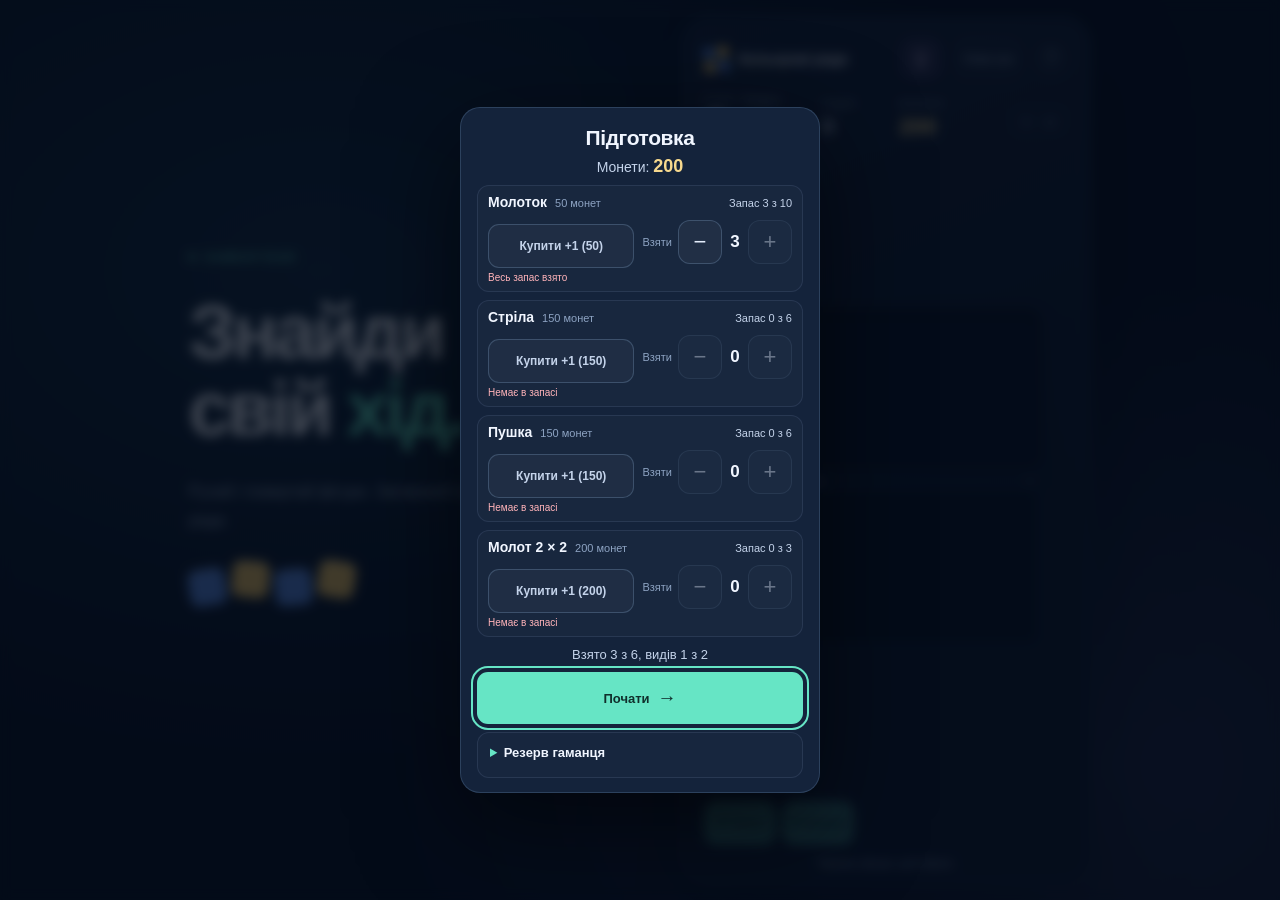
==== previous/index.html @ cdc98cfa "Publish lamp-91fcf373ec with the hint lamp pulse Co-Authored-By: Claude Sonnet 5.5 <noreply@anthropi" ====
<!doctype html>
<html lang="uk">
<head>
  <meta charset="utf-8">
  <meta name="viewport" content="width=device-width, initial-scale=1, viewport-fit=cover">
  <meta name="theme-color" content="#101c31">
  <meta name="apple-mobile-web-app-capable" content="yes">
  <meta name="apple-mobile-web-app-title" content="Блоки">
  <meta name="description" content="Кольорові ряди — головоломка з поворотами й ланцюговим очищенням рядів.">
  <title>Кольорові ряди · Gameofyear</title>
  <link rel="manifest" href="./manifest.webmanifest">
  <link rel="apple-touch-icon" sizes="180x180" href="./icons/apple-touch-icon.png">
  <link rel="icon" href="data:image/svg+xml,%3Csvg xmlns='http://www.w3.org/2000/svg' viewBox='0 0 32 32'%3E%3Crect width='32' height='32' rx='9' fill='%23101c31'/%3E%3Cpath d='M7 7h8v8H7z' fill='%235D8FE8'/%3E%3Cpath d='M17 7h8v8h-8z' fill='%23F3C969'/%3E%3Cpath d='M7 17h8v8H7z' fill='%23F3C969'/%3E%3Cpath d='M17 17h8v8h-8z' fill='%235D8FE8'/%3E%3C/svg%3E">
  <link rel="stylesheet" href="./styles.css?v=wallet-8b68f623fb">
</head>
<body>
  <main class="layout">
    <aside class="intro" aria-label="Про гру">
      <span class="eyebrow"><i></i> GAMEOFYEAR</span>
      <h1>Знайди<br>свій <em>хід.</em></h1>
      <p>Рухай і повертай фігури. Заповнюй горизонтальні ряди.</p>
      <div class="intro-tiles" aria-hidden="true"><b></b><b></b><b></b><b></b></div>
    </aside>

    <section class="game-shell" aria-label="Кольорові ряди">
      <div class="game-header">
        <header class="masthead">
          <div class="brand"><div class="brand-mark" aria-hidden="true"><i></i><i></i><i></i><i></i></div><span>Кольорові ряди</span></div>
          <div class="masthead-actions">
            <button id="hintButton" class="hint-button" type="button" aria-label="Підказати хід" title="Підказати хід">
              <span class="hint-icon" aria-hidden="true">
                <svg width="22" height="22" viewBox="0 0 24 24" fill="none" stroke="currentColor" stroke-width="1.75" stroke-linecap="round" stroke-linejoin="round" focusable="false">
                  <path d="M9 18v-1a4 4 0 0 0-1.4-3.1 6 6 0 1 1 8.8 0A4 4 0 0 0 15 17v1H9m1 3h4"/>
                </svg>
              </span>
            </button>
            <button id="newGameButton" class="new-game-button" type="button">Нова гра</button>
            <button id="helpButton" class="icon-button" type="button" aria-label="Як грати">?</button>
          </div>
        </header>
        <div class="hud">
          <div><span class="label">ОЧКИ<span id="best" class="best" aria-label="Рекорд">Рекорд 0</span></span><strong id="score">0</strong></div>
          <div class="turn-card"><span class="label">ХОДІВ</span><b id="turn">0</b></div>
          <div class="coin-card"><span class="label">МОНЕТИ</span><b id="coins">0</b></div>
          <div class="field-badge">8 <span>×</span> 12</div>
        </div>
      </div>

      <div id="playArea" class="play-area">
        <div class="board-slot">
          <div id="boardFrame" class="board-frame">
            <canvas id="board" aria-label="Ігрове поле. Вибери фігуру й перетягни вільним шляхом у будь-який бік." tabindex="0"></canvas>
            <div id="gameOver" class="game-over" hidden>
              <div class="game-over-card">
                <h2>Гру завершено</h2>
                <p>Верхній ряд залишився зайнятим.</p>
                <p id="newRecord" class="new-record" role="status" hidden>Новий рекорд!</p>
                <strong id="finalScore">0</strong>
                <span class="label">НАБРАНО ОЧОК</span>
                <p id="coinsEarned" class="coins-earned" role="status"></p>
                <p id="walletWarning" class="wallet-warning" role="status" hidden>Гаманець не вдалося записати</p>
                <p id="returnedTools" class="returned-tools" hidden></p>
                <button id="retryButton" class="primary-button" type="button">Ще партію <span>↗</span></button>
                <button id="copyResultButton" class="secondary-button" type="button" aria-label="Скопіювати результати партії">Скопіювати результати</button>
                <textarea id="copyResultText" class="copy-text" readonly hidden rows="3" aria-label="Текст результатів для ручного копіювання"></textarea>
                <p id="copyResultStatus" class="copy-status" role="status" aria-live="polite"></p>
              </div>
            </div>
            <div id="gain" class="score-gain" aria-hidden="true"></div>
          </div>
        </div>
        <section class="next-section" aria-labelledby="nextRowLabel">
          <div class="next-label"><span id="nextRowLabel">Наступний ряд</span><span class="next-arrow" aria-hidden="true">↑</span></div>
          <canvas id="nextRow" aria-label="Наступний ряд"></canvas>
        </section>
      </div>

      <div id="toolbar" class="toolbar">
        <button id="rotateLeftButton" class="rotate-button" type="button" aria-label="Повернути вліво" disabled><span class="rotate-icon" aria-hidden="true">↶</span>Вліво</button>
        <button id="rotateRightButton" class="rotate-button" type="button" aria-label="Повернути вправо" disabled><span class="rotate-icon" aria-hidden="true">↷</span>Вправо</button>
      </div>
      <div id="toolActions" class="tool-actions" hidden>
        <button id="cancelTool" class="secondary-button" type="button">Скасувати</button>
        <button id="applyTool" class="secondary-button apply-tool" type="button">Застосувати</button>
      </div>
      <p id="status" class="status" role="status" aria-live="polite">Торкнись фігури, щоб обрати.</p>
      <noscript>Для гри потрібно увімкнути JavaScript у браузері.</noscript>
    </section>
  </main>

  <dialog id="helpDialog" aria-labelledby="helpTitle">
    <div class="help-heading">
      <h2 id="helpTitle">Як грати</h2>
      <button id="closeHelp" class="icon-button" type="button" aria-label="Закрити довідку">×</button>
    </div>
    <details id="gameHistory" class="history">
      <summary>Історія партій</summary>
      <div class="history-content">
        <p id="historyEmpty" class="history-empty" hidden>Журнал поки порожній.</p>
        <ul id="historyList" class="history-list"></ul>
        <textarea id="copyHistoryText" class="copy-text" readonly hidden rows="4" aria-label="Журнал вибраної партії для ручного копіювання"></textarea>
        <p id="copyHistoryStatus" class="copy-status" role="status" aria-live="polite"></p>
      </div>
    </details>
    <ol class="rules">
      <li><b>Переміщуй фігури</b><p>Перетягни фігуру вгору, вниз або вбік вільним шляхом. Зміна позиції після відпускання коштує один хід.</p></li>
      <li><b>Повертай фігури зі світлою рамкою</b><p>Обери таку фігуру й натисни Вліво чи Вправо. Поворот — повноцінний хід, як і переміщення; за потреби фігуру підіймає до вільної позиції.</p></li>
      <li><b>Підказати хід</b><p>Натисни лампочку біля «Нова гра». Протягом усієї партії вона може показати фігуру й місце або поворот, що ведуть до очищення. Запит підказки коштує 0 ходів.</p></li>
      <li><b>Інструменти</b><p>Молоток прибирає цілу фігуру, стріла — ряд, пушка — колонку, молот 2 × 2 — клітинки у квадраті. Для молота 2 × 2 обери верхню ліву клітинку області. Біля краю квадрат зміщується всередину поля. Торкнись інструмента і цілі, а тоді натисни «Застосувати» або «Скасувати». За кожну прибрану інструментом клітинку — 10 очок, за звичайне очищення ряду — 100. Інструмент коштує 0 ходів. Порожнє поле заповнюється показаним рядом.</p></li>
      <li><b>Монети й підготовка</b><p>Коли партія завершується (поразка або «Нова гра» з підтвердженням), нараховується 5 монет за кожні повні 100 очок і ще 10 за кожні повні 1000; кожну партію зараховують один раз. На екрані «Підготовка» заряди купують по одному (молоток 50, стріла 150, пушка 150, молот 2 × 2 — 200 монет, запас обмежено) і беруть у партію до 6 зарядів, до двох видів; можна не брати жодного. Невикористані заряди повертаються в запас.</p></li>
      <li><b>Заповнюй горизонтальні ряди</b><p>Повний ряд очищається, якщо всі блоки одного кольору або в ньому є райдужна клітинка. Кожен очищений ряд дає 100 очок. Якщо ряд зник до підйому, показаний ряд зазвичай чекає. Від 3000 очок додається другий колір, а від 4000 — райдужна смужка.</p></li>
      <li><b>Резервний код гаманця</b><p>На екрані «Підготовка» відкрий «Резерв гаманця» й скопіюй код: це захист від втрати гаманця (наприклад, коли браузер очистив дані), а не від підробки. Вставити код і відновити гаманець можна лише тут, між партіями.</p></li>
    </ol>
    <div class="help-tip">Партія завершується, якщо після падіння й очищень верхній ряд зайнятий. Біля верху або після шести ходів без очищення гра може підібрати рятувальний ряд. До 1000 очок можлива разова пауза підйому.</div>
    <button id="copyJournalButton" class="secondary-button" type="button" aria-label="Скопіювати журнал останніх партій">Скопіювати журнал партій</button>
    <textarea id="copyJournalText" class="copy-text" readonly hidden rows="5" aria-label="Текст журналу для ручного копіювання"></textarea>
    <p id="copyJournalStatus" class="copy-status" role="status" aria-live="polite"></p>
    <button id="playButton" class="primary-button" type="button">До гри <span>→</span></button>
  </dialog>
  <dialog id="confirmNew" class="loadout-dialog" aria-labelledby="confirmTitle" aria-describedby="confirmText">
    <div class="confirm-card">
      <h2 id="confirmTitle">Нова гра</h2>
      <p id="confirmText">Партію буде зараховано як завершену.</p>
      <div class="loadout-options">
        <button id="confirmYes" class="primary-button" type="button">Так, зарахувати</button>
      </div>
      <button id="confirmCancel" class="secondary-button" type="button">Скасувати</button>
    </div>
  </dialog>
  <dialog id="loadoutDialog" class="loadout-dialog shop-dialog" aria-labelledby="loadoutTitle" aria-describedby="loadoutSummary">
    <div class="confirm-card shop-card">
      <h2 id="loadoutTitle">Підготовка</h2>
      <p id="loadoutNotice" class="loadout-notice" role="status" hidden></p>
      <p class="shop-coins">Монети: <strong id="loadoutCoins">0</strong></p>
      <ul id="loadoutList" class="shop-list"></ul>
      <p id="loadoutSummary" class="loadout-summary" role="status" aria-live="polite">Взято 0 з 6, видів 0 з 2</p>
      <button id="loadoutStart" class="primary-button" type="button" autofocus>Почати <span>→</span></button>
      <button id="loadoutCancel" class="secondary-button" type="button">Скасувати</button>
      <details id="walletBackup" class="backup">
        <summary>Резерв гаманця</summary>
        <div class="backup-content">
          <p class="backup-hint">Збережи код, щоб відновити монети й запас, якщо браузер їх втратить.</p>
          <button id="walletCopyButton" class="secondary-button" type="button" aria-label="Скопіювати код гаманця">Скопіювати код</button>
          <textarea id="walletCopyText" class="copy-text backup-text" readonly hidden rows="3" aria-label="Код гаманця для ручного копіювання"></textarea>
          <p id="walletCopyStatus" class="copy-status" role="status" aria-live="polite"></p>
          <label for="walletPaste" class="backup-label">Вставити код</label>
          <textarea id="walletPaste" class="copy-text backup-text" rows="3" autocomplete="off" autocapitalize="off" autocorrect="off" spellcheck="false" placeholder="KRW2 c=… h=… a=… k=… q=… #…"></textarea>
          <button id="walletRestoreButton" class="secondary-button" type="button">Відновити</button>
          <p id="walletRestoreStatus" class="backup-status" role="status" aria-live="polite"></p>
          <div id="walletConfirm" class="backup-confirm" hidden>
            <p id="walletPreview" class="backup-preview"></p>
            <p class="backup-ask">Замінити поточний гаманець?</p>
            <div class="backup-confirm-actions">
              <button id="walletReplace" class="secondary-button" type="button">Замінити</button>
              <button id="walletReplaceCancel" class="secondary-button" type="button">Скасувати</button>
            </div>
          </div>
        </div>
      </details>
    </div>
  </dialog>
  <script type="module" src="./main.mjs?v=wallet-8b68f623fb"></script>
</body>
</html>
---- previous/styles.css ----
@charset "UTF-8";
:root{color-scheme:dark;--bg:#0b1426;--panel:#111f35;--ink:#f1f6ff;--muted:#8b9db8;--teal:#66e5c5;--line:rgba(153,183,225,.12);font-family:ui-sans-serif,-apple-system,BlinkMacSystemFont,"Segoe UI",sans-serif;font-synthesis:none}
*{box-sizing:border-box}html,body{margin:0;width:100%;height:100%;overflow:hidden}body{background:radial-gradient(ellipse at 25% 30%,#152e46 0,transparent 55%),radial-gradient(ellipse at 85% 85%,#1f2947 0,transparent 45%),var(--bg);color:var(--ink);-webkit-tap-highlight-color:transparent}button{font:inherit;cursor:pointer;border:0;color:inherit;touch-action:manipulation}button:focus-visible,canvas:focus-visible{outline:2px solid var(--teal);outline-offset:4px}button:disabled{cursor:default;opacity:.4}button{transition:transform .15s,background .15s,opacity .15s}button:active:not(:disabled){transform:scale(.97)}[hidden]{display:none!important}
.layout{height:100dvh;display:flex;align-items:center;justify-content:center;gap:clamp(70px,8vw,150px);padding:16px}.intro{width:390px}.eyebrow{font-size:10px;font-weight:750;letter-spacing:2px;color:var(--teal);display:flex;align-items:center;gap:10px}.eyebrow i{height:6px;width:6px;background:var(--teal);border-radius:50%}.intro h1{font-size:76px;font-weight:650;letter-spacing:-4px;line-height:1.02;margin:30px 0}.intro h1 em{font-style:normal;color:var(--teal)}.intro>p{font-size:16px;color:#9eb0c9;line-height:1.8}.intro-tiles{display:flex;gap:6px;margin:34px 0 42px}.intro-tiles b{height:37px;width:37px;border-radius:9px;background:#5D8FE8;box-shadow:inset 0 3px 0 #ffffff25,inset 0 -4px 0 #00000020;transform:rotate(-9deg)}.intro-tiles b:nth-child(2){background:#F3C969;transform:translateY(-8px) rotate(5deg)}.intro-tiles b:nth-child(3){background:#5D8FE8;transform:rotate(-5deg)}.intro-tiles b:nth-child(4){background:#F3C969;transform:translateY(-8px) rotate(9deg)}
.game-shell{height:min(870px,calc(100dvh - 32px));width:410px;flex-shrink:0;display:flex;flex-direction:column;gap:10px;padding:20px 22px 10px;background:linear-gradient(155deg,#17263e,#101c31 62%);border:1px solid #8fb8e51d;border-radius:30px;box-shadow:0 35px 100px #0005,0 0 80px #4edbbb05}.masthead{display:flex;align-items:center;justify-content:space-between;flex-shrink:0;min-height:36px}.brand{display:flex;align-items:center;gap:10px;font-size:14px;font-weight:700;letter-spacing:-.15px}.brand-mark{display:grid;grid-template-columns:repeat(2,11px);gap:3px;transform:rotate(-6deg)}.brand-mark i{height:11px;border-radius:3px;background:#5D8FE8}.brand-mark i:nth-child(2){background:#F3C969}.brand-mark i:nth-child(3){background:#F3C969}.brand-mark i:nth-child(4){background:#5D8FE8}.icon-button{background:#ffffff07;border:1px solid #ffffff12;border-radius:50%;height:34px;width:34px;font-size:16px;color:#9eb1cf;display:grid;place-items:center;flex-shrink:0;position:relative}.icon-button::after{content:'';position:absolute;top:50%;left:50%;width:max(100%,44px);height:max(100%,44px);transform:translate(-50%,-50%);border-radius:50%}.icon-button:hover{background:#ffffff12}
.hud{--hud-gap:22px;--hud-score:38px;--hud-num:22px;--hud-pad:20px;--hud-k:1;display:flex;align-items:center;gap:calc(var(--hud-gap) * var(--hud-k));padding:6px 1px 0;flex-shrink:0}.hud[data-fit="1"]{--hud-k:.82}.hud[data-fit="2"]{--hud-k:.68}.hud[data-fit="3"]{--hud-k:.56}.label{font-size:8px;letter-spacing:1.8px;font-weight:750;color:#8b9fbd;display:block}.hud strong{display:block;font-size:calc(var(--hud-score) * var(--hud-k));line-height:1.14;letter-spacing:-1.5px;font-weight:650;font-variant-numeric:tabular-nums;white-space:nowrap}.turn-card{border-left:1px solid var(--line);padding-left:calc(var(--hud-pad) * var(--hud-k))}.turn-card b,.coin-card b{display:block;font-size:calc(var(--hud-num) * var(--hud-k));line-height:1.7;font-weight:550;color:#bbcbe2;font-variant-numeric:tabular-nums;white-space:nowrap}.coin-card{border-left:1px solid var(--line);padding-left:calc(var(--hud-pad) * var(--hud-k))}.coin-card b{color:#f6d88d}.field-badge{margin-left:auto;flex:0 0 auto;white-space:nowrap;border:1px solid var(--line);padding:7px 9px;border-radius:8px;font-size:10px;letter-spacing:1px;color:#8fa4c3}.field-badge span{color:#49627e}
.game-header {
  display: flex;
  flex-direction: column;
  flex-shrink: 0;
  gap: 9px;
}
.play-area {
  flex: 1;
  min-height: 0;
  display: flex;
  flex-direction: column;
  justify-content: center;
  gap: 9px;
}
.board-slot{display:flex;justify-content:center;align-items:center}.board-frame{position:relative;flex-shrink:0;background:#0b1527;border:1px solid #7896bc22;box-shadow:inset 0 2px 8px #0005,0 10px 25px #0002;border-radius:15px;padding:5px;overflow:hidden;transition:border-color .2s}canvas{display:block;touch-action:none;-webkit-user-select:none;user-select:none}#board{border-radius:9px;cursor:grab}#board.dragging{cursor:grabbing}.board-frame.resolve{border-color:#66e5c580}.board-frame.invalid{animation:shake .2s ease-in-out}.board-frame.danger{border-color:#ff65745e}.next-section{flex-shrink:0;align-self:center;max-width:100%}.next-label{text-transform:uppercase;display:flex;justify-content:space-between;font-size:8px;font-weight:750;letter-spacing:1.5px;color:#7991b4;line-height:1;margin-bottom:6px;padding:0 2px}.next-arrow{font-size:13px;line-height:6px;color:#66e5c5}#nextRow{border-radius:6px;background:#091525}
.toolbar, .tool-actions { display: flex; gap: 6px; flex-shrink: 0; align-items: stretch; margin-top: 1px; }
.rotate-button {
  display: flex;
  align-items: center;
  justify-content: center;
  gap: 3px;
  flex: 0 1 72px;
  min-width: 60px;
  min-height: 44px;
  padding: 0 5px;
  border-radius: 12px;
  background: var(--teal);
  color: #102f2c;
  font-size: 11px;
  font-weight: 750;
  box-shadow: inset 0 1px 0 #ffffff45;
}
.rotate-button:hover:not(:disabled) { background: #85efd5; }
.rotate-icon { font-size: 19px; font-weight: 400; line-height: 1; }
.rotate-button.hint-target { outline: 3px solid #d58bff; outline-offset: 2px; animation: hint-pulse 1s ease-in-out infinite; }
.hint-button {
  display: grid;
  place-items: center;
  flex: 0 0 44px;
  width: 44px;
  height: 44px;
  padding: 0;
  border-radius: 12px;
  background: transparent;
  color: #ecd0ff;
}
.hint-icon {
  display: grid;
  place-items: center;
  width: 36px;
  height: 36px;
  border-radius: 10px;
  border: 1px solid #d58bff80;
  background: #d58bff14;
}
.hint-button:hover:not(:disabled) .hint-icon { background: #d58bff26; }
.hint-button.is-off { display: none; }
.new-game-button {
  min-height: 44px;
  padding: 0 8px;
  border-radius: 12px;
  border: 1px solid #94b6df24;
  background: #ffffff04;
  color: #a6bad7;
  font-size: 12px;
  white-space: nowrap;
}
.new-game-button:hover { background: #ffffff0c; }
.status{height:18px;flex-shrink:0;text-align:center;font-size:10px;line-height:17px;color:#8da3c2;margin:0;white-space:nowrap;overflow:hidden;text-overflow:ellipsis}.status.good{color:#81e5cc}.status.bad{color:#ff8d96}
.score-gain{position:absolute;left:50%;top:35%;transform:translate(-50%,0);pointer-events:none;font-size:32px;font-weight:800;color:#d5fff1;text-shadow:0 3px 20px #4edbbb90;opacity:0}.score-gain.show{animation:gain 1s ease-out}.game-over{position:absolute;inset:0;display:flex;align-items:center;justify-content:center;background:#091323d9;backdrop-filter:blur(6px);z-index:5}.game-over-card{text-align:center;width:90%;padding:25px 14px}.game-over-card h2{font-size:27px;letter-spacing:-.8px;margin:13px 0 9px}.game-over-card p{color:#9eb0ca;font-size:11px}.game-over-card>strong{font-size:58px;display:block;font-weight:650;letter-spacing:-2px;margin-top:20px}.game-over-card>.label{font-size:8px;margin:4px 0 23px}.primary-button{display:flex;justify-content:space-between;align-items:center;width:100%;padding:15px 18px;border-radius:11px;background:var(--teal);color:#102f2c;font-size:13px;font-weight:750}.primary-button span{font-size:19px}
dialog{width:min(370px,calc(100vw - 28px));padding:25px;border-radius:22px;border:1px solid #7ca5d13b;background:#14233b;color:var(--ink);box-shadow:0 30px 100px #0008;max-height:calc(100dvh - 36px);overflow:auto}dialog::backdrop{background:#020915bd;backdrop-filter:blur(6px)}.help-heading{display:flex;justify-content:space-between;align-items:center;gap:10px;margin-bottom:20px}dialog h2{font-size:30px;letter-spacing:-1px;margin:0}.rules{list-style:none;counter-reset:rules;padding:0;margin:0}.rules li{position:relative;padding-left:36px;margin-bottom:18px;counter-increment:rules}.rules li::before{content:counter(rules);position:absolute;left:0;top:0;border:1px solid #66e5c535;border-radius:7px;color:var(--teal);width:23px;height:23px;display:grid;place-items:center;font-size:10px}.rules b{font-size:13px}.rules p{font-size:12px;line-height:1.6;color:#99aecb;margin:5px 0}.help-tip{font-size:11px;line-height:1.7;color:#b6c9e3;background:#6b9fff0c;border:1px solid #6b9fff20;border-radius:10px;padding:12px;margin:20px 0}
.secondary-button{display:block;width:100%;min-height:44px;margin-top:8px;padding:0 14px;border-radius:11px;border:1px solid #94b6df40;background:#ffffff08;color:#c4d3ea;font-size:12px;font-weight:700}.secondary-button:hover{background:#ffffff12}.copy-status{height:14px;margin:6px 0 0;font-size:10px;line-height:14px;color:#81e5cc;text-align:center}.copy-text{display:block;width:100%;margin-top:8px;padding:6px 8px;border-radius:8px;border:1px solid #94b6df40;background:#091323;color:#c4d3ea;font:16px/1.3 ui-monospace,Menlo,Consolas,monospace;resize:none;white-space:pre;overflow:auto}
.history { margin-bottom: 16px; border: 1px solid var(--line); border-radius: 12px; background: #ffffff04; }
.history summary { min-height: 44px; padding: 12px; color: var(--ink); font-size: 13px; font-weight: 700; cursor: pointer; }
.history summary:focus-visible { outline: 2px solid var(--teal); outline-offset: -2px; border-radius: 12px; }
.history summary::marker { color: var(--teal); }
.history-content { padding: 0 10px 10px; }
.history-empty { margin: 0; padding: 4px 2px; color: #a6bad7; font-size: 12px; }
.history-list { margin: 0; padding: 0; list-style: none; }
.history-entry { display: flex; align-items: center; justify-content: space-between; gap: 8px; padding: 4px 0; }
.history-entry + .history-entry { border-top: 1px solid var(--line); }
.history-entry-info { min-width: 0; display: grid; gap: 3px; }
.history-entry-date { color: var(--ink); font-size: 13px; font-weight: 650; }
.history-entry-meta { color: #a6bad7; font-size: 11px; font-variant-numeric: tabular-nums; }
.history-copy { flex: 0 0 auto; width: auto; margin: 0; padding: 0 10px; }
.history .copy-status:empty { margin: 0; height: 0; }
/* P1: record next to the score, "new record" line, in-page new-game confirmation */
.best{margin-left:8px;letter-spacing:.2px;font-weight:600;color:#a9bddb;white-space:nowrap}
.new-record{margin:12px 0 0;font-size:15px!important;font-weight:750;color:var(--teal)!important;letter-spacing:.2px}
.loadout-dialog{width:min(320px,calc(100vw - 32px));padding:0;border:1px solid #7ca5d13b;border-radius:20px;background:#14233b;color:var(--ink);box-shadow:0 30px 100px #0008}
.loadout-dialog::backdrop{background:#020915bd;backdrop-filter:blur(6px)}
.confirm-card{padding:22px 18px 18px;text-align:center}
.confirm-card h2{font-size:21px;letter-spacing:-.4px;margin:0 0 8px}.confirm-card p{margin:0 0 18px;font-size:13px;color:#9eb0ca}
.loadout-options{display:grid;gap:8px}.loadout-options .primary-button{min-height:48px;justify-content:center}
.masthead-actions { display: flex; align-items: center; gap: 12px; }
.tool-button {
  flex: 0 0 auto;
  display: inline-flex;
  align-items: center;
  justify-content: center;
  gap: 4px;
  min-width: 44px;
  min-height: 44px;
  padding: 0 6px;
  border: 1px solid #f3c96966;
  border-radius: 12px;
  background: #f3c96912;
  color: #f6d88d;
  font-size: 12px;
  font-weight: 750;
}
.tool-button[aria-pressed="true"], .tool-actions .apply-tool { background: #f3c969; color: #241b10; }
.tool-count { min-width: 1.25em; text-align: center; font-variant-numeric: tabular-nums; }
.tool-actions .secondary-button { flex: 1; width: auto; margin: 0; }
.tool-actions .apply-tool:hover { background: #f8d98a; }
#board.tool-armed { cursor: crosshair; }
/* Package B: coins on the loss screen, the preparation screen (shop and loadout) */
.coins-earned{margin:0 0 4px!important;font-size:15px!important;font-weight:750;color:#f6d88d!important}
.returned-tools{margin:0 0 10px!important;font-size:11px!important}
.game-over-card .coins-earned+.returned-tools{margin-top:0}
.shop-dialog{width:min(360px,calc(100vw - 24px))}
.shop-card{padding:18px 16px 14px;text-align:left}
.shop-card h2{text-align:center;margin-bottom:6px}
.loadout-notice{margin:0 0 8px!important;padding:8px 10px;border-radius:10px;border:1px solid #7ca5d13b;background:#6b9fff12;color:#b6c9e3!important;font-size:12px!important;line-height:1.4}
.loadout-notice.has-bad{border-color:#ff8d9640;background:#ff8d9610}.loadout-notice .notice-bad{color:#ffb3b9}.loadout-notice .notice-info{color:#b6c9e3}
.wallet-warning{margin:0 0 6px!important;font-size:11px!important;color:#ffb3b9!important}
.shop-coins{margin:0 0 8px!important;text-align:center;font-size:14px!important;color:#c4d3ea!important}.shop-coins strong{color:#f6d88d;font-size:18px;font-variant-numeric:tabular-nums}
.shop-list{list-style:none;margin:0;padding:0;display:grid;gap:8px}
.shop-row{border:1px solid var(--line);border-radius:12px;background:#ffffff05;padding:8px 10px 6px}
.shop-head{display:flex;align-items:baseline;gap:8px;flex-wrap:wrap}.shop-name{font-size:14px}.shop-price{font-size:11px;color:#8da3c2}.shop-stock{margin-left:auto;font-size:11px;color:#c4d3ea;font-variant-numeric:tabular-nums;white-space:nowrap}
.shop-controls{display:flex;align-items:center;gap:8px;margin-top:6px}
.shop-controls .shop-buy{flex:1 1 0;width:auto;min-width:0;margin:0;padding:0 8px;font-size:12px;white-space:nowrap}
.shop-take{display:flex;align-items:center;flex:0 0 auto}.shop-take-label{font-size:11px;color:#8da3c2;margin-right:6px}
.step-button{width:44px;height:44px;border-radius:12px;border:1px solid #94b6df40;background:#ffffff0a;color:#e4edfb;font-size:22px;line-height:1;display:grid;place-items:center;padding:0}.step-button:hover:not(:disabled){background:#ffffff18}
.step-value{display:block;min-width:26px;text-align:center;font-size:17px;font-weight:700;font-variant-numeric:tabular-nums}
.shop-note{margin:3px 0 0!important;min-height:14px;font-size:10px!important;line-height:14px;color:#ffb3b9!important;text-align:left}
.loadout-summary{margin:10px 0 10px!important;text-align:center;font-size:13px!important;color:#c4d3ea!important}
.shop-card .primary-button{min-height:48px;justify-content:center;gap:8px}.shop-card .secondary-button{margin-top:8px}
/* Package B+: the folded wallet backup block of the preparation screen */
.backup{margin-top:8px;border:1px solid var(--line);border-radius:12px;background:#ffffff04}
.backup summary{min-height:44px;padding:12px;color:var(--ink);font-size:13px;font-weight:700;cursor:pointer}
.backup summary:focus-visible{outline:2px solid var(--teal);outline-offset:-2px;border-radius:12px}
.backup summary::marker{color:var(--teal)}
.backup-content{padding:0 10px 10px}
.backup-content .secondary-button{margin-top:0}.backup-content #walletRestoreButton{margin-top:8px}
.backup-label{display:block;margin:2px 0 4px;font-size:12px;font-weight:700;color:#c4d3ea}
.backup-hint{margin:0 0 8px;font-size:12px;line-height:1.35;color:#9fb0cc}
.backup-text{white-space:pre-wrap;word-break:break-all;overflow:auto;margin-top:6px}
.backup-text[readonly]{margin-bottom:2px}
.backup-content .copy-status{height:auto;min-height:14px;margin:6px 0 8px}
.backup-status{margin:6px 0 0!important;min-height:16px;font-size:12px!important;line-height:1.4;text-align:left;color:#81e5cc!important}
.backup-status.bad{color:#ffb3b9!important}
.backup-confirm{margin-top:8px;padding:8px 10px;border:1px solid #7ca5d13b;border-radius:10px;background:#6b9fff12}
.backup-confirm p{margin:0 0 6px;font-size:12px;line-height:1.5;color:#c4d3ea}
.backup-preview{font-weight:700;font-variant-numeric:tabular-nums}
.backup-ask{font-weight:700}
.backup-confirm-actions{display:grid;grid-template-columns:1fr 1fr;gap:8px}
.backup-confirm-actions .secondary-button{margin-top:0}
@keyframes hint-pulse{0%,100%{outline-color:#d58bff}50%{outline-color:#d58bff40}}@keyframes shake{0%,100%{transform:translateX(0)}25%{transform:translateX(-3px)}75%{transform:translateX(3px)}}@keyframes gain{0%{opacity:0;transform:translate(-50%,12px)}15%,65%{opacity:1}100%{opacity:0;transform:translate(-50%,-24px)}}
@media (max-width: 850px), (hover: none) and (pointer: coarse) {
  .intro { display: none; }
  .layout { padding: 0; }
  .game-shell {
    height: 100dvh;
    width: min(440px, 100vw);
    border: 0;
    border-radius: 0;
    box-shadow: none;
    padding: max(10px, env(safe-area-inset-top)) max(16px, env(safe-area-inset-right))
      max(6px, env(safe-area-inset-bottom)) max(16px, env(safe-area-inset-left));
    gap: 8px;
  }
}
@media (max-height: 780px) {
  .game-shell { gap: 6px; }
  .game-header { gap: 4px; }
  .brand { min-width: 0; gap: 7px; font-size: 12px; }
  .brand-mark { flex-shrink: 0; grid-template-columns: repeat(2, 9px); }
  .brand-mark i { height: 9px; }
  .brand > span { overflow: hidden; line-height: 1.12; }
  .masthead-actions { gap: 10px; }
  #helpButton { height: 29px; width: 29px; }
  .hud { --hud-gap: 9px; --hud-score: 25px; --hud-num: 17px; --hud-pad: 8px; padding: 0; }
  .turn-card b, .coin-card b { line-height: 1.6; }
  .game-over-card { padding: 12px 10px; }
  .game-over-card h2 { font-size: 22px; margin: 6px 0 4px; }
  .game-over-card > strong { font-size: 40px; margin-top: 8px; }
  .game-over-card > .label { margin-bottom: 8px; }
  .game-over-card .primary-button { padding: 11px 14px; }
  .label { font-size: 7px; }
  .best { margin-left: 4px; font-size: 7px; letter-spacing: 0; }
  .field-badge { padding: 5px 6px; white-space: nowrap; }
  .status { height: 15px; font-size: 9px; line-height: 15px; }
  .next-label { font-size: 7px; margin-bottom: 4px; }
}
@media (max-height: 500px) {
  .game-over-card { padding: 8px; }
  .game-over-card h2 { font-size: 19px; margin: 3px 0; }
  .game-over-card > strong { font-size: 34px; margin-top: 8px; }
  .game-over-card > .label { margin-bottom: 8px; }
  .game-over-card .primary-button { padding: 8px 10px; }
  .game-over-card .secondary-button { margin-top: 4px; }
}
@media(prefers-reduced-motion:reduce){*,*::before,*::after{animation:none!important;transition:none!important}}
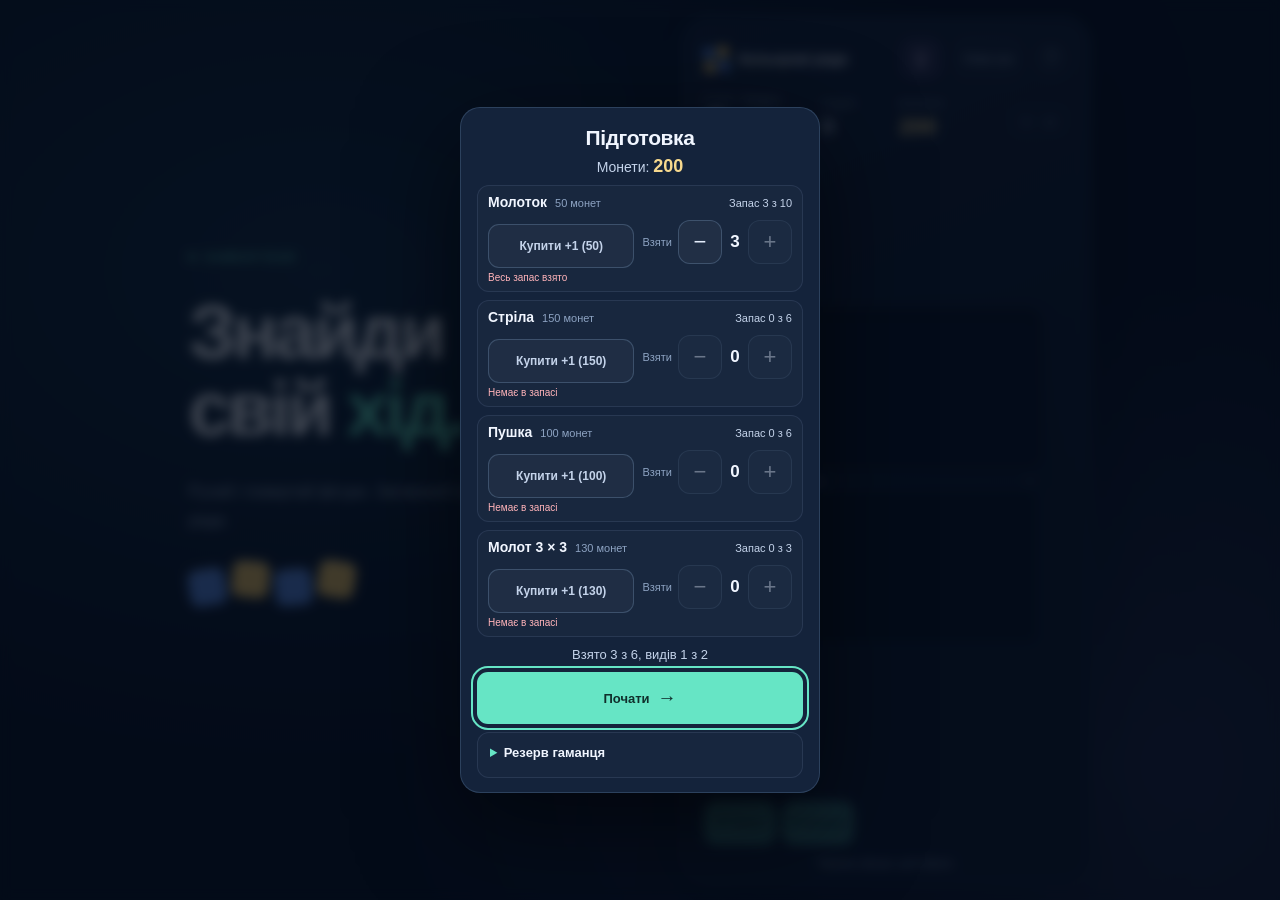
==== commit 2e2f598e: "Publish arrow-icons-8ef53aa1f9 with the two-row arrow and tool icons" ====
--- a/previous/index.html
+++ b/previous/index.html
@@ -11,7 +11,7 @@
   <link rel="manifest" href="./manifest.webmanifest">
   <link rel="apple-touch-icon" sizes="180x180" href="./icons/apple-touch-icon.png">
   <link rel="icon" href="data:image/svg+xml,%3Csvg xmlns='http://www.w3.org/2000/svg' viewBox='0 0 32 32'%3E%3Crect width='32' height='32' rx='9' fill='%23101c31'/%3E%3Cpath d='M7 7h8v8H7z' fill='%235D8FE8'/%3E%3Cpath d='M17 7h8v8h-8z' fill='%23F3C969'/%3E%3Cpath d='M7 17h8v8H7z' fill='%23F3C969'/%3E%3Cpath d='M17 17h8v8h-8z' fill='%235D8FE8'/%3E%3C/svg%3E">
-  <link rel="stylesheet" href="./styles.css?v=wallet-8b68f623fb">
+  <link rel="stylesheet" href="./styles.css?v=tools-v2-97d156fe48">
 </head>
 <body>
   <main class="layout">
@@ -106,8 +106,8 @@
       <li><b>Переміщуй фігури</b><p>Перетягни фігуру вгору, вниз або вбік вільним шляхом. Зміна позиції після відпускання коштує один хід.</p></li>
       <li><b>Повертай фігури зі світлою рамкою</b><p>Обери таку фігуру й натисни Вліво чи Вправо. Поворот — повноцінний хід, як і переміщення; за потреби фігуру підіймає до вільної позиції.</p></li>
       <li><b>Підказати хід</b><p>Натисни лампочку біля «Нова гра». Протягом усієї партії вона може показати фігуру й місце або поворот, що ведуть до очищення. Запит підказки коштує 0 ходів.</p></li>
-      <li><b>Інструменти</b><p>Молоток прибирає цілу фігуру, стріла — ряд, пушка — колонку, молот 2 × 2 — клітинки у квадраті. Для молота 2 × 2 обери верхню ліву клітинку області. Біля краю квадрат зміщується всередину поля. Торкнись інструмента і цілі, а тоді натисни «Застосувати» або «Скасувати». За кожну прибрану інструментом клітинку — 10 очок, за звичайне очищення ряду — 100. Інструмент коштує 0 ходів. Порожнє поле заповнюється показаним рядом.</p></li>
-      <li><b>Монети й підготовка</b><p>Коли партія завершується (поразка або «Нова гра» з підтвердженням), нараховується 5 монет за кожні повні 100 очок і ще 10 за кожні повні 1000; кожну партію зараховують один раз. На екрані «Підготовка» заряди купують по одному (молоток 50, стріла 150, пушка 150, молот 2 × 2 — 200 монет, запас обмежено) і беруть у партію до 6 зарядів, до двох видів; можна не брати жодного. Невикористані заряди повертаються в запас.</p></li>
+      <li><b>Інструменти</b><p>Молоток прибирає цілу фігуру, стріла — ряд, пушка — дві сусідні колонки, молот 3 × 3 — клітинки у квадраті. Для пушки обери ліву з двох колонок, для молота 3 × 3 — верхню ліву клітинку області. Біля правого краю пара колонок, а біля правого й нижнього країв квадрат зміщується всередину поля. Торкнись інструмента і цілі, а тоді натисни «Застосувати» або «Скасувати». За кожну прибрану інструментом клітинку — 10 очок, за звичайне очищення ряду — 100. Інструмент коштує 0 ходів. Порожнє поле заповнюється показаним рядом.</p></li>
+      <li><b>Монети й підготовка</b><p>Коли партія завершується (поразка або «Нова гра» з підтвердженням), нараховується 5 монет за кожні повні 100 очок і ще 10 за кожні повні 1000; кожну партію зараховують один раз. На екрані «Підготовка» заряди купують по одному (молоток 50, стріла 150, пушка 100, молот 3 × 3 — 130 монет, запас обмежено) і беруть у партію до 6 зарядів, до двох видів; можна не брати жодного. Невикористані заряди повертаються в запас.</p></li>
       <li><b>Заповнюй горизонтальні ряди</b><p>Повний ряд очищається, якщо всі блоки одного кольору або в ньому є райдужна клітинка. Кожен очищений ряд дає 100 очок. Якщо ряд зник до підйому, показаний ряд зазвичай чекає. Від 3000 очок додається другий колір, а від 4000 — райдужна смужка.</p></li>
       <li><b>Резервний код гаманця</b><p>На екрані «Підготовка» відкрий «Резерв гаманця» й скопіюй код: це захист від втрати гаманця (наприклад, коли браузер очистив дані), а не від підробки. Вставити код і відновити гаманець можна лише тут, між партіями.</p></li>
     </ol>
@@ -159,6 +159,6 @@
       </details>
     </div>
   </dialog>
-  <script type="module" src="./main.mjs?v=wallet-8b68f623fb"></script>
+  <script type="module" src="./main.mjs?v=tools-v2-97d156fe48"></script>
 </body>
 </html>
--- a/previous/styles.css
+++ b/previous/styles.css
@@ -61,6 +61,18 @@
 }
 .hint-button:hover:not(:disabled) .hint-icon { background: #d58bff26; }
 .hint-button.is-off { display: none; }
+.hint-button.is-alert .hint-icon {
+  /* Static cue first: this is all a player sees with reduced motion (the global rule below removes the animation). */
+  border-color: #d58bff;
+  background: #d58bff33;
+  color: #f6e6ff;
+  box-shadow: 0 0 0 2px #d58bffb0, 0 0 10px #d58bff66;
+  animation: hint-lamp 1.4s ease-in-out infinite;
+}
+@keyframes hint-lamp {
+  0%, 100% { transform: scale(1); box-shadow: 0 0 0 2px #d58bff80, 0 0 4px #d58bff40; }
+  50% { transform: scale(1.08); box-shadow: 0 0 0 3px #d58bffc0, 0 0 14px #d58bffa0; }
+}
 .new-game-button {
   min-height: 44px;
   padding: 0 8px;
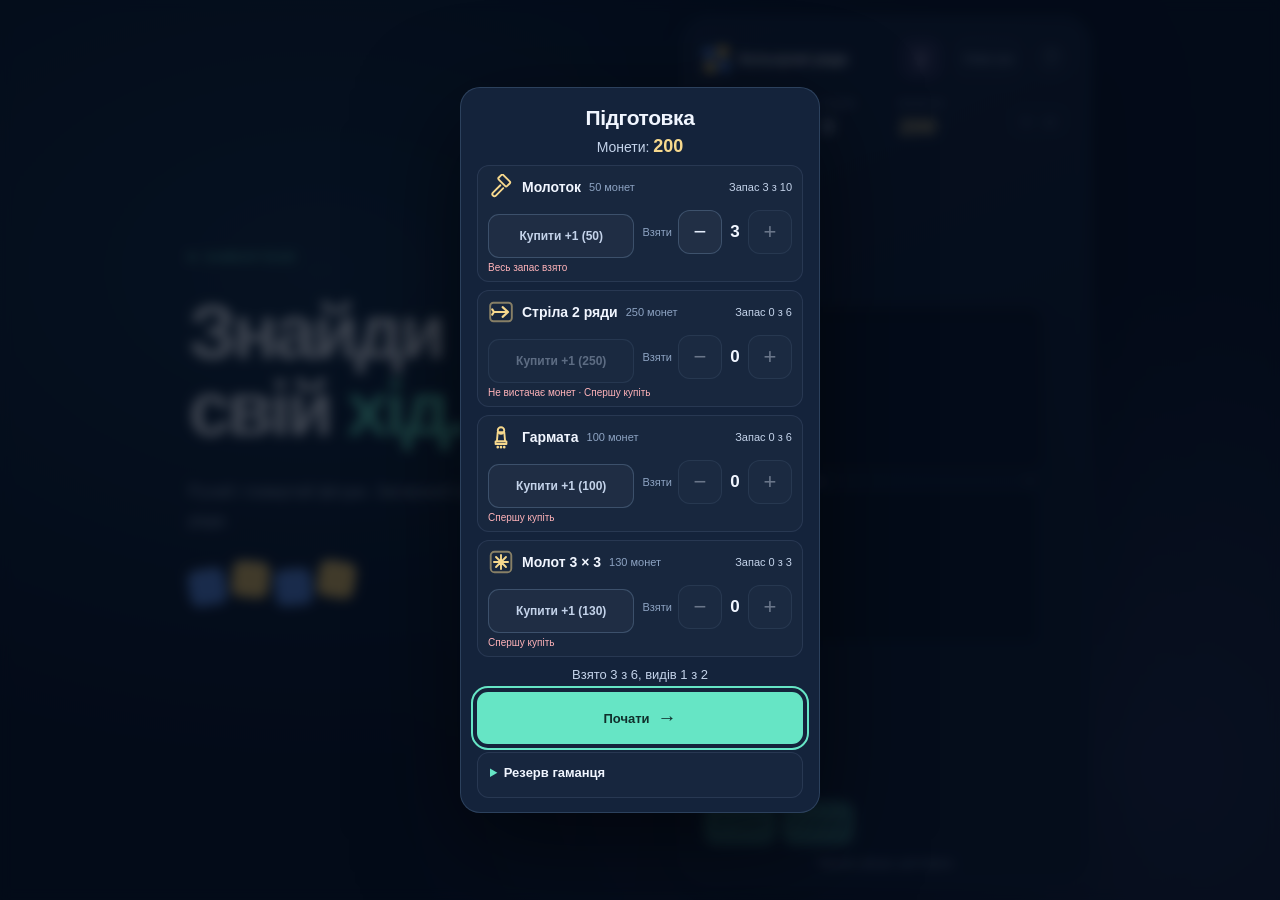
==== commit 20558a16: "Publish balance3000-c324bf1e7a: second colour 15% after the debut, rainbow strip from 3000, floor-la" ====
--- a/previous/index.html
+++ b/previous/index.html
@@ -11,7 +11,7 @@
   <link rel="manifest" href="./manifest.webmanifest">
   <link rel="apple-touch-icon" sizes="180x180" href="./icons/apple-touch-icon.png">
   <link rel="icon" href="data:image/svg+xml,%3Csvg xmlns='http://www.w3.org/2000/svg' viewBox='0 0 32 32'%3E%3Crect width='32' height='32' rx='9' fill='%23101c31'/%3E%3Cpath d='M7 7h8v8H7z' fill='%235D8FE8'/%3E%3Cpath d='M17 7h8v8h-8z' fill='%23F3C969'/%3E%3Cpath d='M7 17h8v8H7z' fill='%23F3C969'/%3E%3Cpath d='M17 17h8v8h-8z' fill='%235D8FE8'/%3E%3C/svg%3E">
-  <link rel="stylesheet" href="./styles.css?v=tools-v2-97d156fe48">
+  <link rel="stylesheet" href="./styles.css?v=arrow-icons-8ef53aa1f9">
 </head>
 <body>
   <main class="layout">
@@ -106,8 +106,15 @@
       <li><b>Переміщуй фігури</b><p>Перетягни фігуру вгору, вниз або вбік вільним шляхом. Зміна позиції після відпускання коштує один хід.</p></li>
       <li><b>Повертай фігури зі світлою рамкою</b><p>Обери таку фігуру й натисни Вліво чи Вправо. Поворот — повноцінний хід, як і переміщення; за потреби фігуру підіймає до вільної позиції.</p></li>
       <li><b>Підказати хід</b><p>Натисни лампочку біля «Нова гра». Протягом усієї партії вона може показати фігуру й місце або поворот, що ведуть до очищення. Запит підказки коштує 0 ходів.</p></li>
-      <li><b>Інструменти</b><p>Молоток прибирає цілу фігуру, стріла — ряд, пушка — дві сусідні колонки, молот 3 × 3 — клітинки у квадраті. Для пушки обери ліву з двох колонок, для молота 3 × 3 — верхню ліву клітинку області. Біля правого краю пара колонок, а біля правого й нижнього країв квадрат зміщується всередину поля. Торкнись інструмента і цілі, а тоді натисни «Застосувати» або «Скасувати». За кожну прибрану інструментом клітинку — 10 очок, за звичайне очищення ряду — 100. Інструмент коштує 0 ходів. Порожнє поле заповнюється показаним рядом.</p></li>
-      <li><b>Монети й підготовка</b><p>Коли партія завершується (поразка або «Нова гра» з підтвердженням), нараховується 5 монет за кожні повні 100 очок і ще 10 за кожні повні 1000; кожну партію зараховують один раз. На екрані «Підготовка» заряди купують по одному (молоток 50, стріла 150, пушка 100, молот 3 × 3 — 130 монет, запас обмежено) і беруть у партію до 6 зарядів, до двох видів; можна не брати жодного. Невикористані заряди повертаються в запас.</p></li>
+      <li><b>Інструменти</b>
+        <ul class="help-tools">
+          <li data-kind="hammer"><span class="help-tool-chip"><svg class="tool-icon" viewBox="0 0 24 24" width="22" height="22" aria-hidden="true"><rect x="9.5" y="3" width="11" height="6" rx="1.4" transform="rotate(45 15 6)"/><path d="M11.4 10.4L4.6 17.2a1.9 1.9 0 0 0 2.7 2.7l6.8-6.8"/></svg></span><span><b>Молоток.</b> Прибирає цілу фігуру, якої торкнешся.</span></li>
+          <li data-kind="arrow"><span class="help-tool-chip"><svg class="tool-icon" viewBox="0 0 24 24" width="22" height="22" aria-hidden="true"><rect x="2" y="3.5" width="20" height="17" rx="3" stroke-opacity=".5"/><path d="M5.5 12h12.5M13.5 7.5L18.5 12l-5 4.5M5.5 12l-1.6-2.4M5.5 12l-1.6 2.4" stroke-width="2"/></svg></span><span><b>Стріла 2 ряди.</b> Прибирає ряд, якого торкнешся, і наступний нижче (біля нижнього краю — два нижні ряди).</span></li>
+          <li data-kind="cannon"><span class="help-tool-chip"><svg class="tool-icon" viewBox="0 0 24 24" width="22" height="22" aria-hidden="true"><circle cx="12" cy="6" r="3"/><path d="M9 7.5h6l.8 8.5H8.2z"/><path d="M7 16h10v2.4H7z"/><path d="M9 21.3v.2M12 21.3v.2M15 21.3v.2" stroke-width="2.4"/></svg></span><span><b>Гармата.</b> Прибирає дві сусідні колонки: торкнись лівої.</span></li>
+          <li data-kind="areaHammer"><span class="help-tool-chip"><svg class="tool-icon" viewBox="0 0 24 24" width="22" height="22" aria-hidden="true"><rect x="2.5" y="2.5" width="19" height="19" rx="3.5" stroke-opacity=".5"/><path d="M12 5.5v13M5.5 12h13M7.4 7.4l9.2 9.2M16.6 7.4l-9.2 9.2"/></svg></span><span><b>Молот 3 × 3.</b> Прибирає клітинки квадрата 3 × 3; торкнись його верхньої лівої клітинки.</span></li>
+        </ul>
+        <p>Торкнись інструмента, а тоді цілі; натисни «Застосувати» або «Скасувати». Біля правого краю пара колонок, а біля правого й нижнього країв квадрат зміщується всередину поля. За кожну прибрану інструментом клітинку — 10 очок, за звичайне очищення ряду — 100. Інструмент коштує 0 ходів. Порожнє поле заповнюється показаним рядом.</p></li>
+      <li><b>Монети й підготовка</b><p>Коли партія завершується (поразка або «Нова гра» з підтвердженням), нараховується 5 монет за кожні повні 100 очок і ще 10 за кожні повні 1000; кожну партію зараховують один раз. На екрані «Підготовка» заряди купують по одному (молоток 50, стріла 250, гармата 100, молот 3 × 3 — 130 монет, запас обмежено) і беруть у партію до 6 зарядів, до двох видів; можна не брати жодного. Невикористані заряди повертаються в запас.</p></li>
       <li><b>Заповнюй горизонтальні ряди</b><p>Повний ряд очищається, якщо всі блоки одного кольору або в ньому є райдужна клітинка. Кожен очищений ряд дає 100 очок. Якщо ряд зник до підйому, показаний ряд зазвичай чекає. Від 3000 очок додається другий колір, а від 4000 — райдужна смужка.</p></li>
       <li><b>Резервний код гаманця</b><p>На екрані «Підготовка» відкрий «Резерв гаманця» й скопіюй код: це захист від втрати гаманця (наприклад, коли браузер очистив дані), а не від підробки. Вставити код і відновити гаманець можна лише тут, між партіями.</p></li>
     </ol>
@@ -159,6 +166,6 @@
       </details>
     </div>
   </dialog>
-  <script type="module" src="./main.mjs?v=tools-v2-97d156fe48"></script>
+  <script type="module" src="./main.mjs?v=arrow-icons-8ef53aa1f9"></script>
 </body>
 </html>
--- a/previous/styles.css
+++ b/previous/styles.css
@@ -116,7 +116,7 @@
   display: inline-flex;
   align-items: center;
   justify-content: center;
-  gap: 4px;
+  gap: 7px;
   min-width: 44px;
   min-height: 44px;
   padding: 0 6px;
@@ -128,6 +128,8 @@
   font-weight: 750;
 }
 .tool-button[aria-pressed="true"], .tool-actions .apply-tool { background: #f3c969; color: #241b10; }
+.tool-icon { flex: 0 0 auto; fill: none; stroke: currentColor; stroke-width: 1.75; stroke-linecap: round; stroke-linejoin: round; }
+.tool-button .tool-icon { width: 24px; height: 24px; }
 .tool-count { min-width: 1.25em; text-align: center; font-variant-numeric: tabular-nums; }
 .tool-actions .secondary-button { flex: 1; width: auto; margin: 0; }
 .tool-actions .apply-tool:hover { background: #f8d98a; }
@@ -145,7 +147,7 @@
 .shop-coins{margin:0 0 8px!important;text-align:center;font-size:14px!important;color:#c4d3ea!important}.shop-coins strong{color:#f6d88d;font-size:18px;font-variant-numeric:tabular-nums}
 .shop-list{list-style:none;margin:0;padding:0;display:grid;gap:8px}
 .shop-row{border:1px solid var(--line);border-radius:12px;background:#ffffff05;padding:8px 10px 6px}
-.shop-head{display:flex;align-items:baseline;gap:8px;flex-wrap:wrap}.shop-name{font-size:14px}.shop-price{font-size:11px;color:#8da3c2}.shop-stock{margin-left:auto;font-size:11px;color:#c4d3ea;font-variant-numeric:tabular-nums;white-space:nowrap}
+.shop-head{display:flex;align-items:center;gap:8px;flex-wrap:wrap}.shop-head .tool-icon{width:26px;height:26px;color:#f6d88d}.shop-name{font-size:14px}.shop-price{font-size:11px;color:#8da3c2}.shop-stock{margin-left:auto;font-size:11px;color:#c4d3ea;font-variant-numeric:tabular-nums;white-space:nowrap}
 .shop-controls{display:flex;align-items:center;gap:8px;margin-top:6px}
 .shop-controls .shop-buy{flex:1 1 0;width:auto;min-width:0;margin:0;padding:0 8px;font-size:12px;white-space:nowrap}
 .shop-take{display:flex;align-items:center;flex:0 0 auto}.shop-take-label{font-size:11px;color:#8da3c2;margin-right:6px}
@@ -219,4 +221,11 @@
   .game-over-card .primary-button { padding: 8px 10px; }
   .game-over-card .secondary-button { margin-top: 4px; }
 }
+.rules .help-tools{list-style:none;margin:8px 0 6px;padding:0;display:grid;gap:8px}
+.rules .help-tools li{display:flex;align-items:flex-start;gap:10px;margin:0;padding:0;counter-increment:none}
+.rules .help-tools li::before{content:none}
+.help-tool-chip{flex:0 0 auto;width:34px;height:34px;display:grid;place-items:center;border:1px solid #f3c96966;border-radius:10px;background:#f3c96912;color:#f6d88d}
+.help-tool-chip .tool-icon{width:22px;height:22px}
+.rules .help-tools li>span:last-child{font-size:12px;line-height:1.5;color:#99aecb;padding-top:2px}
+.rules .help-tools b{color:#e4edfb}
 @media(prefers-reduced-motion:reduce){*,*::before,*::after{animation:none!important;transition:none!important}}
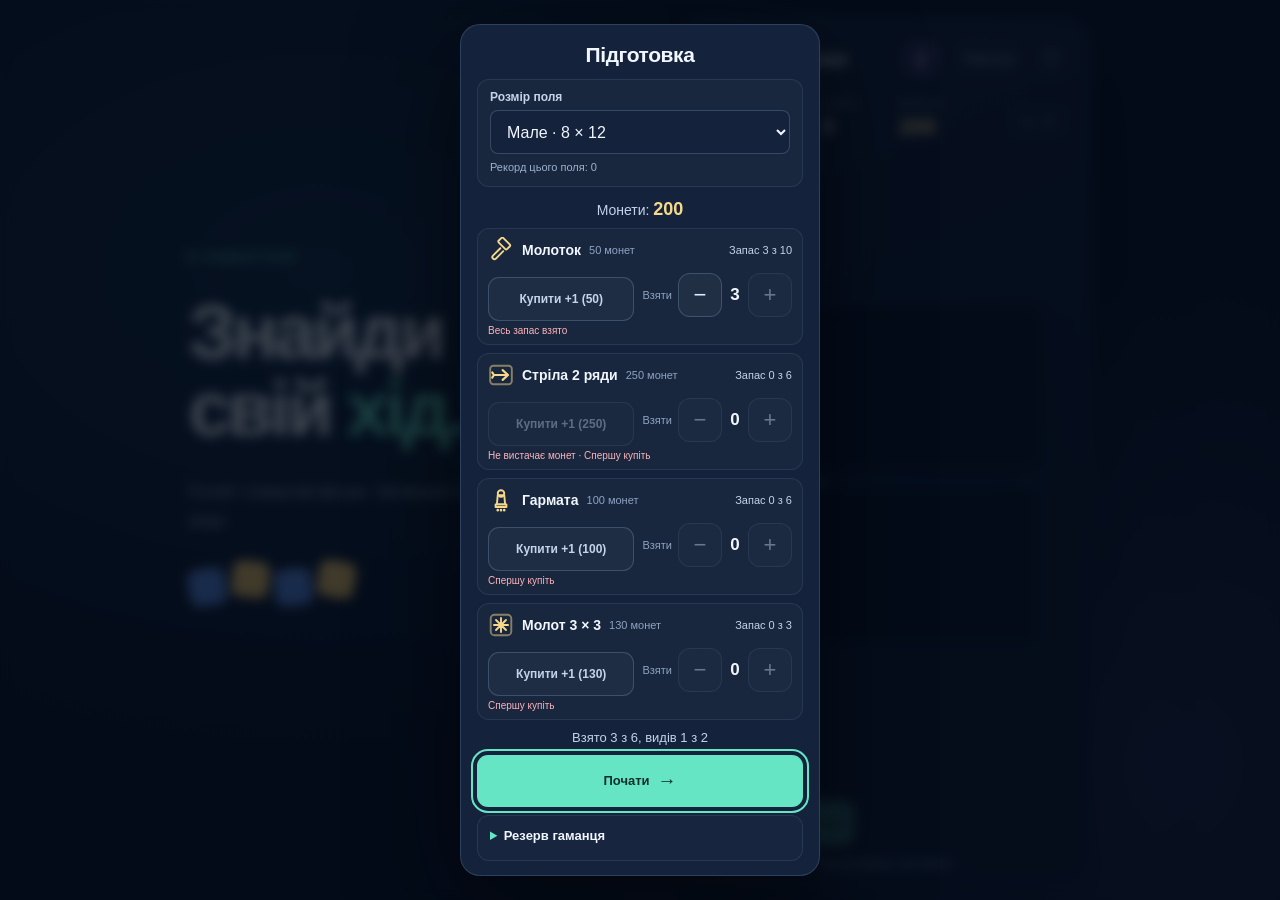
==== commit cb458df2: "Publish offline-e1b9594661: offline start with a service worker cache Co-Authored-By: Claude Sonnet " ====
--- a/previous/index.html
+++ b/previous/index.html
@@ -11,7 +11,7 @@
   <link rel="manifest" href="./manifest.webmanifest">
   <link rel="apple-touch-icon" sizes="180x180" href="./icons/apple-touch-icon.png">
   <link rel="icon" href="data:image/svg+xml,%3Csvg xmlns='http://www.w3.org/2000/svg' viewBox='0 0 32 32'%3E%3Crect width='32' height='32' rx='9' fill='%23101c31'/%3E%3Cpath d='M7 7h8v8H7z' fill='%235D8FE8'/%3E%3Cpath d='M17 7h8v8h-8z' fill='%23F3C969'/%3E%3Cpath d='M7 17h8v8H7z' fill='%23F3C969'/%3E%3Cpath d='M17 17h8v8h-8z' fill='%235D8FE8'/%3E%3C/svg%3E">
-  <link rel="stylesheet" href="./styles.css?v=arrow-icons-8ef53aa1f9">
+  <link rel="stylesheet" href="./styles.css?v=fields-fd5f91727c">
 </head>
 <body>
   <main class="layout">
@@ -42,7 +42,7 @@
           <div><span class="label">ОЧКИ<span id="best" class="best" aria-label="Рекорд">Рекорд 0</span></span><strong id="score">0</strong></div>
           <div class="turn-card"><span class="label">ХОДІВ</span><b id="turn">0</b></div>
           <div class="coin-card"><span class="label">МОНЕТИ</span><b id="coins">0</b></div>
-          <div class="field-badge">8 <span>×</span> 12</div>
+          <div id="fieldBadge" class="field-badge" aria-label="Розмір поля">8 × 12</div>
         </div>
       </div>
 
@@ -115,7 +115,7 @@
         </ul>
         <p>Торкнись інструмента, а тоді цілі; натисни «Застосувати» або «Скасувати». Біля правого краю пара колонок, а біля правого й нижнього країв квадрат зміщується всередину поля. За кожну прибрану інструментом клітинку — 10 очок, за звичайне очищення ряду — 100. Інструмент коштує 0 ходів. Порожнє поле заповнюється показаним рядом.</p></li>
       <li><b>Монети й підготовка</b><p>Коли партія завершується (поразка або «Нова гра» з підтвердженням), нараховується 5 монет за кожні повні 100 очок і ще 10 за кожні повні 1000; кожну партію зараховують один раз. На екрані «Підготовка» заряди купують по одному (молоток 50, стріла 250, гармата 100, молот 3 × 3 — 130 монет, запас обмежено) і беруть у партію до 6 зарядів, до двох видів; можна не брати жодного. Невикористані заряди повертаються в запас.</p></li>
-      <li><b>Заповнюй горизонтальні ряди</b><p>Повний ряд очищається, якщо всі блоки одного кольору або в ньому є райдужна клітинка. Кожен очищений ряд дає 100 очок. Якщо ряд зник до підйому, показаний ряд зазвичай чекає. Від 3000 очок додається другий колір, а від 4000 — райдужна смужка.</p></li>
+      <li><b>Заповнюй горизонтальні ряди</b><p>Повний ряд очищається, якщо всі блоки одного кольору або в ньому є райдужна клітинка. Кожен очищений ряд дає 100 очок. Якщо ряд зник до підйому, показаний ряд зазвичай чекає. Від 3000 очок додаються другий колір і райдужна смужка.</p></li>
       <li><b>Резервний код гаманця</b><p>На екрані «Підготовка» відкрий «Резерв гаманця» й скопіюй код: це захист від втрати гаманця (наприклад, коли браузер очистив дані), а не від підробки. Вставити код і відновити гаманець можна лише тут, між партіями.</p></li>
     </ol>
     <div class="help-tip">Партія завершується, якщо після падіння й очищень верхній ряд зайнятий. Біля верху або після шести ходів без очищення гра може підібрати рятувальний ряд. До 1000 очок можлива разова пауза підйому.</div>
@@ -138,6 +138,11 @@
     <div class="confirm-card shop-card">
       <h2 id="loadoutTitle">Підготовка</h2>
       <p id="loadoutNotice" class="loadout-notice" role="status" hidden></p>
+      <div class="field-choice">
+        <label for="fieldSize">Розмір поля</label>
+        <select id="fieldSize" aria-describedby="fieldRecord"></select>
+        <p id="fieldRecord" role="status" aria-live="polite">Рекорд цього поля: 0</p>
+      </div>
       <p class="shop-coins">Монети: <strong id="loadoutCoins">0</strong></p>
       <ul id="loadoutList" class="shop-list"></ul>
       <p id="loadoutSummary" class="loadout-summary" role="status" aria-live="polite">Взято 0 з 6, видів 0 з 2</p>
@@ -166,6 +171,6 @@
       </details>
     </div>
   </dialog>
-  <script type="module" src="./main.mjs?v=arrow-icons-8ef53aa1f9"></script>
+  <script type="module" src="./main.mjs?v=fields-fd5f91727c"></script>
 </body>
 </html>
--- a/previous/styles.css
+++ b/previous/styles.css
@@ -229,3 +229,10 @@
 .rules .help-tools li>span:last-child{font-size:12px;line-height:1.5;color:#99aecb;padding-top:2px}
 .rules .help-tools b{color:#e4edfb}
 @media(prefers-reduced-motion:reduce){*,*::before,*::after{animation:none!important;transition:none!important}}
+
+/* Field presets: native picker, a separate personal record, shared wallet below. */
+.field-choice{margin:12px 0;padding:10px 12px;border:1px solid var(--line);border-radius:12px;background:#ffffff05}
+.field-choice label{display:block;margin-bottom:6px;font-size:12px;font-weight:650;color:#c4d3ea}
+.field-choice select{display:block;width:100%;min-height:44px;padding:9px 12px;font:inherit;font-size:16px;color:var(--ink);background:#14233b;border:1px solid #7896bc55;border-radius:8px;touch-action:manipulation}
+.field-choice select:focus-visible{outline:2px solid var(--teal);outline-offset:2px}
+.field-choice p{margin:6px 0 0!important;font-size:11px!important;line-height:1.4!important;color:#9eb1cf!important}
